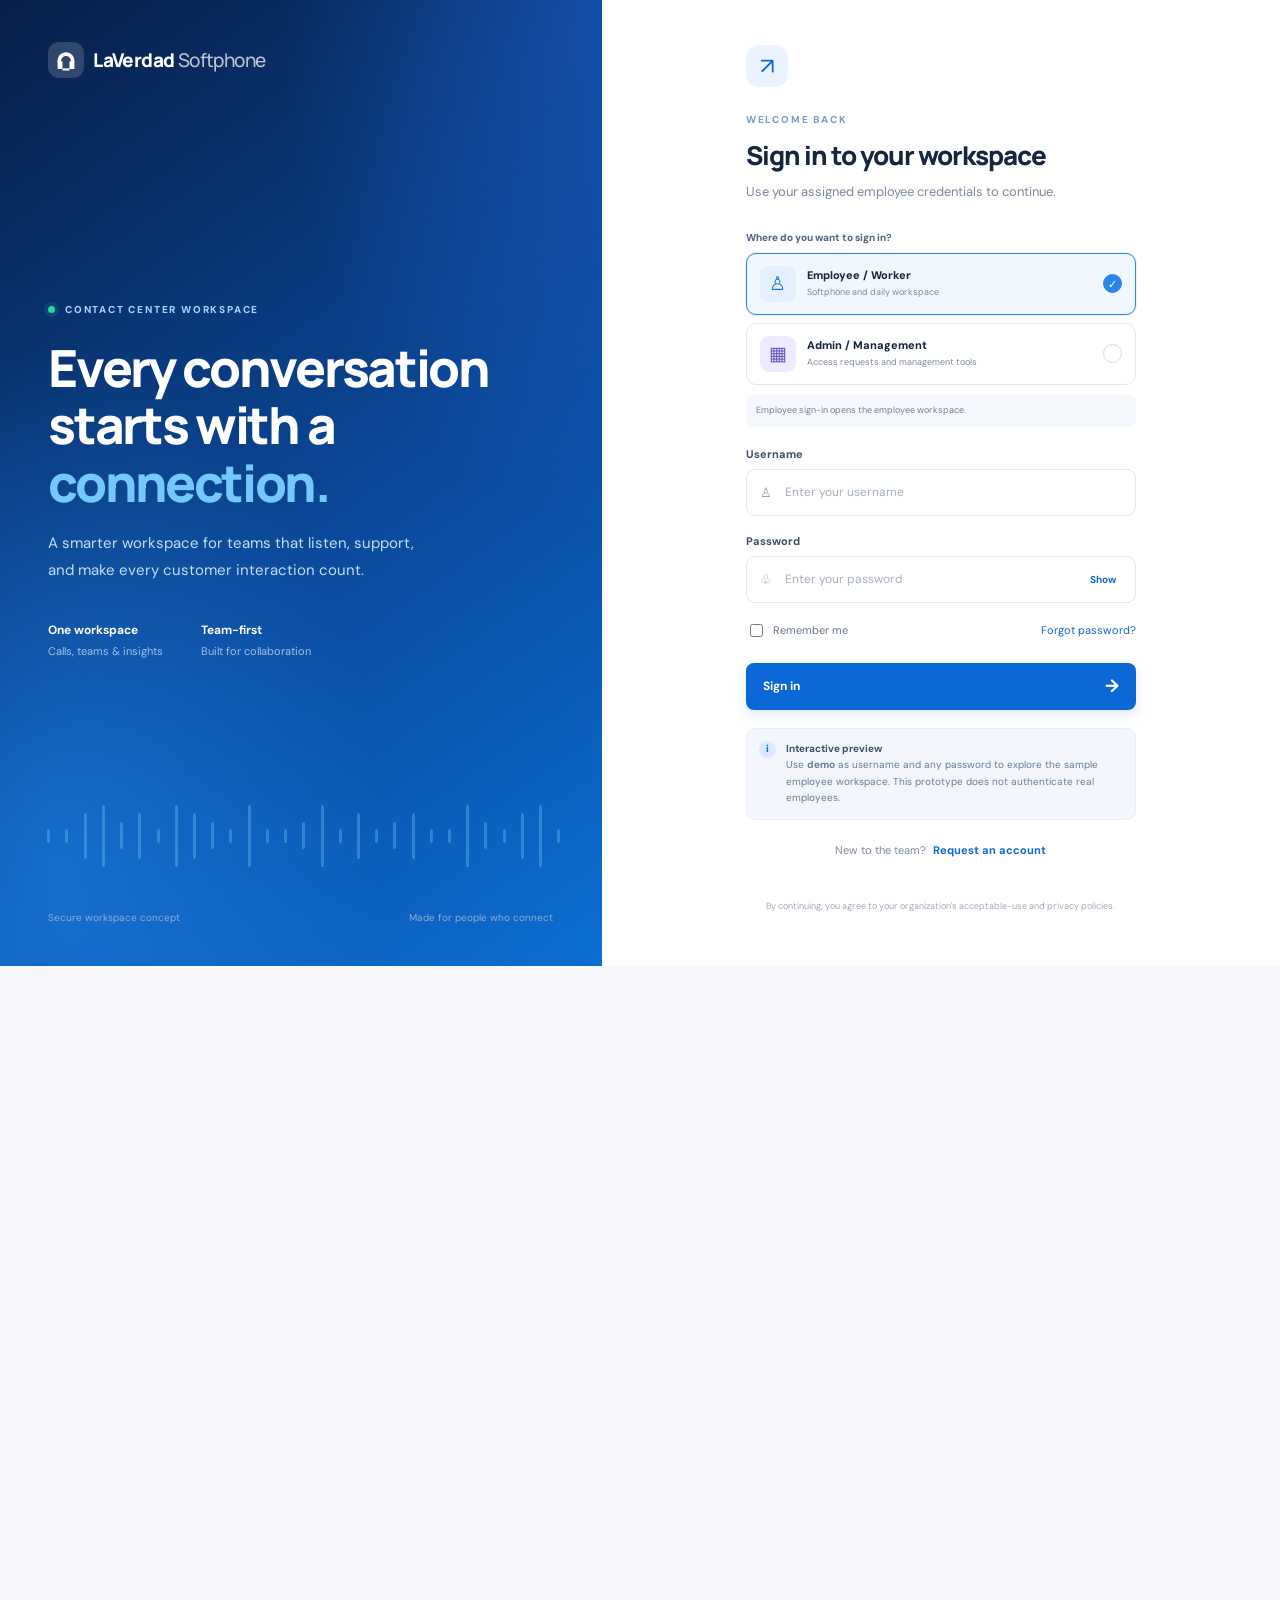
==== admin.html @ 021f0133 "Add protected administrator access-request dashboard" ====
<!doctype html>
<html lang="en">
<head>
<meta charset="utf-8"><meta name="viewport" content="width=device-width,initial-scale=1">
<meta name="robots" content="noindex,nofollow"><meta name="referrer" content="same-origin">
<title>Admin Management | LaVerdad Softphone</title>
<style>
:root{font-family:Inter,"DM Sans",system-ui,sans-serif;color:#172b45;background:#f4f7fb;font-synthesis:none}*{box-sizing:border-box}body{margin:0}.top{display:flex;justify-content:space-between;align-items:center;padding:18px clamp(16px,4vw,48px);background:#fff;border-bottom:1px solid #e3eaf3}.brand{font-weight:800;font-size:17px}.brand span{color:#2477d4}.top button,.btn{border:0;border-radius:9px;padding:10px 14px;font-weight:700;cursor:pointer}.top button{background:#f1f5fa;color:#344861}.wrap{max-width:1160px;margin:36px auto;padding:0 20px}.eyebrow{font-size:11px;font-weight:800;letter-spacing:.12em;color:#2876c9}.heading{display:flex;justify-content:space-between;align-items:end;gap:16px;flex-wrap:wrap;margin-bottom:24px}.heading h1{font-size:clamp(25px,4vw,34px);margin:8px 0}.muted{color:#708198;font-size:13px}.tools{display:flex;gap:10px;flex-wrap:wrap}.tools select,.tools button{border:1px solid #dce5ef;border-radius:9px;padding:10px 12px;background:white;color:#243b57}.stats{display:grid;grid-template-columns:repeat(3,minmax(0,1fr));gap:14px;margin-bottom:18px}.stat,.panel{background:white;border:1px solid #e4eaf2;border-radius:14px;padding:19px;box-shadow:0 5px 20px #15345c08}.stat small{display:block;color:#708198;font-size:12px}.stat strong{display:block;font-size:27px;margin-top:8px}.panel-head{display:flex;justify-content:space-between;align-items:center;gap:10px;margin-bottom:14px}.panel-head h2{font-size:16px;margin:0}.table-wrap{overflow:auto}table{border-collapse:collapse;width:100%;min-width:700px;text-align:left}th{font-size:11px;text-transform:uppercase;letter-spacing:.06em;color:#72839a;background:#f8fafd}th,td{padding:13px 12px;border-bottom:1px solid #edf1f6;font-size:12px;vertical-align:top}td strong{display:block;font-size:12px}td small{display:block;color:#708198;margin-top:5px;overflow-wrap:anywhere}.pill{display:inline-block;border-radius:20px;padding:5px 8px;background:#f0f4f8;color:#5d6f84;font-size:10px;font-weight:800}.pill.pending{background:#fff4d8;color:#916400}.pill.approved{background:#e3f7eb;color:#167447}.pill.rejected{background:#ffe8e8;color:#b4232d}.actions{display:flex;gap:7px;flex-wrap:wrap}.btn{font-size:11px}.approve{background:#147c4c;color:white}.reject{background:#fff0f0;color:#ad2730;border:1px solid #f4d2d4}.note{width:100%;min-width:140px;padding:8px;border:1px solid #dce5ef;border-radius:7px;font:inherit;font-size:11px}.empty,.error{padding:28px;text-align:center;color:#718198;font-size:13px}.error{color:#b4232d}.notice{font-size:12px;line-height:1.5;margin:14px 0;padding:12px 14px;border-radius:9px;background:#eff6ff;color:#2b5d91}.footer{padding:24px 0;color:#8290a3;font-size:11px;text-align:center}@media(max-width:650px){.stats{grid-template-columns:1fr}.wrap{margin-top:24px}.top{padding:14px 16px}.stat{padding:14px}}
</style></head>
<body>
<header class="top"><div class="brand">LaVerdad <span>Softphone</span> <small style="font-size:11px;color:#75869c;font-weight:600">/ Admin</small></div><button id="logout">Sign out</button></header>
<main class="wrap">
<section class="heading"><div><div class="eyebrow">ADMINISTRATION</div><h1>Access requests</h1><div class="muted" id="identity">Verifying administrator session…</div></div><div class="tools"><select id="filter" aria-label="Filter access requests"><option value="pending">Pending requests</option><option value="approved">Approved</option><option value="rejected">Rejected</option><option value="all">All requests</option></select><button id="refresh">Refresh</button></div></section>
<div class="stats"><div class="stat"><small>Pending requests shown</small><strong id="pendingCount">—</strong></div><div class="stat"><small>Approved requests shown</small><strong id="approvedCount">—</strong></div><div class="stat"><small>Rejected requests shown</small><strong id="rejectedCount">—</strong></div></div>
<div class="notice">Approving a request changes its review status only. It does not create an employee account or enable employee sign-in.</div>
<section class="panel"><div class="panel-head"><h2>Employee access applications</h2><span class="muted" id="resultCount"></span></div><div id="message" role="status" aria-live="polite"></div><div class="table-wrap"><table><thead><tr><th>Applicant</th><th>Requested</th><th>Status</th><th>Review note</th><th>Actions</th></tr></thead><tbody id="requests"><tr><td colspan="5" class="empty">Loading requests…</td></tr></tbody></table></div></section>
<div class="footer">Protected management area · Admin actions are recorded in the audit log.</div>
</main>
<script>
const $=id=>document.getElementById(id);
const escapeHtml=value=>String(value??"").replace(/[&<>"']/g,c=>({"&":"&amp;","<":"&lt;",">":"&gt;",'"':"&quot;","'":"&#39;"}[c]));
function message(text,error=false){$("message").className=error?"error":"muted";$("message").textContent=text}
async function api(url,options={}){const response=await fetch(url,{credentials:"same-origin",cache:"no-store",...options,headers:{"Content-Type":"application/json",...(options.headers||{})}});const data=await response.json().catch(()=>({}));if(!response.ok)throw new Error(data.error||"Request failed.");return data}
async function loadRequests(){const status=$("filter").value;$("requests").innerHTML='<tr><td colspan="5" class="empty">Loading requests…</td></tr>';message("");try{const data=await api("/api/admin/access-requests?status="+encodeURIComponent(status));const list=data.requests||[];$("resultCount").textContent=list.length+" request"+(list.length===1?"":"s");$("pendingCount").textContent=list.filter(x=>x.status==="pending").length;$("approvedCount").textContent=list.filter(x=>x.status==="approved").length;$("rejectedCount").textContent=list.filter(x=>x.status==="rejected").length;if(!list.length){$("requests").innerHTML='<tr><td colspan="5" class="empty">No requests in this view.</td></tr>';return}$("requests").innerHTML=list.map(item=>'<tr><td><strong>'+escapeHtml(item.fullName)+'</strong><small>'+escapeHtml(item.username)+' · '+escapeHtml(item.email)+'</small></td><td>'+escapeHtml(item.requestedAt||"—")+(item.reviewedAt?'<small>Reviewed '+escapeHtml(item.reviewedAt)+'</small>':"")+'</td><td><span class="pill '+escapeHtml(item.status)+'">'+escapeHtml(item.status)+'</span>'+(item.reviewedBy?'<small>by '+escapeHtml(item.reviewedBy)+'</small>':"")+'</td><td>'+(item.status==="pending"?'<input class="note" maxlength="500" data-note="'+escapeHtml(item.id)+'" placeholder="Optional review note">':escapeHtml(item.reviewNote||"—"))+'</td><td>'+(item.status==="pending"?'<div class="actions"><button class="btn approve" data-review="approve" data-id="'+escapeHtml(item.id)+'">Approve</button><button class="btn reject" data-review="reject" data-id="'+escapeHtml(item.id)+'">Reject</button></div>':'<span class="muted">Reviewed</span>')+'</td></tr>').join("")}catch(error){if(error.message.includes("sign-in")||error.message.includes("Unauthorized")){location.replace("/");return}message(error.message,true);$("requests").innerHTML='<tr><td colspan="5" class="empty">Could not load requests.</td></tr>'}}
document.addEventListener("click",async event=>{const button=event.target.closest("[data-review]");if(!button)return;const action=button.dataset.review;const id=button.dataset.id;if(action==="reject"&&!confirm("Reject this access request?"))return;if(action==="approve"&&!confirm("Approve this access request? This does not create an employee login."))return;button.disabled=true;try{const note=document.querySelector('[data-note="'+CSS.escape(id)+'"]')?.value||"";const data=await api("/api/admin/access-requests/"+encodeURIComponent(id),{method:"POST",body:JSON.stringify({action,note})});message(data.message||"Request reviewed.");await loadRequests()}catch(error){message(error.message,true);button.disabled=false}});
$("filter").addEventListener("change",loadRequests);$("refresh").addEventListener("click",loadRequests);
$("logout").addEventListener("click",async()=>{try{await api("/api/admin/logout",{method:"POST",body:"{}"})}catch{}location.replace("/")});
(async()=>{try{const data=await api("/api/admin/session");$("identity").textContent="Signed in as "+data.user.username+" · Administrator";await loadRequests()}catch{location.replace("/")}})();
</script></body></html>
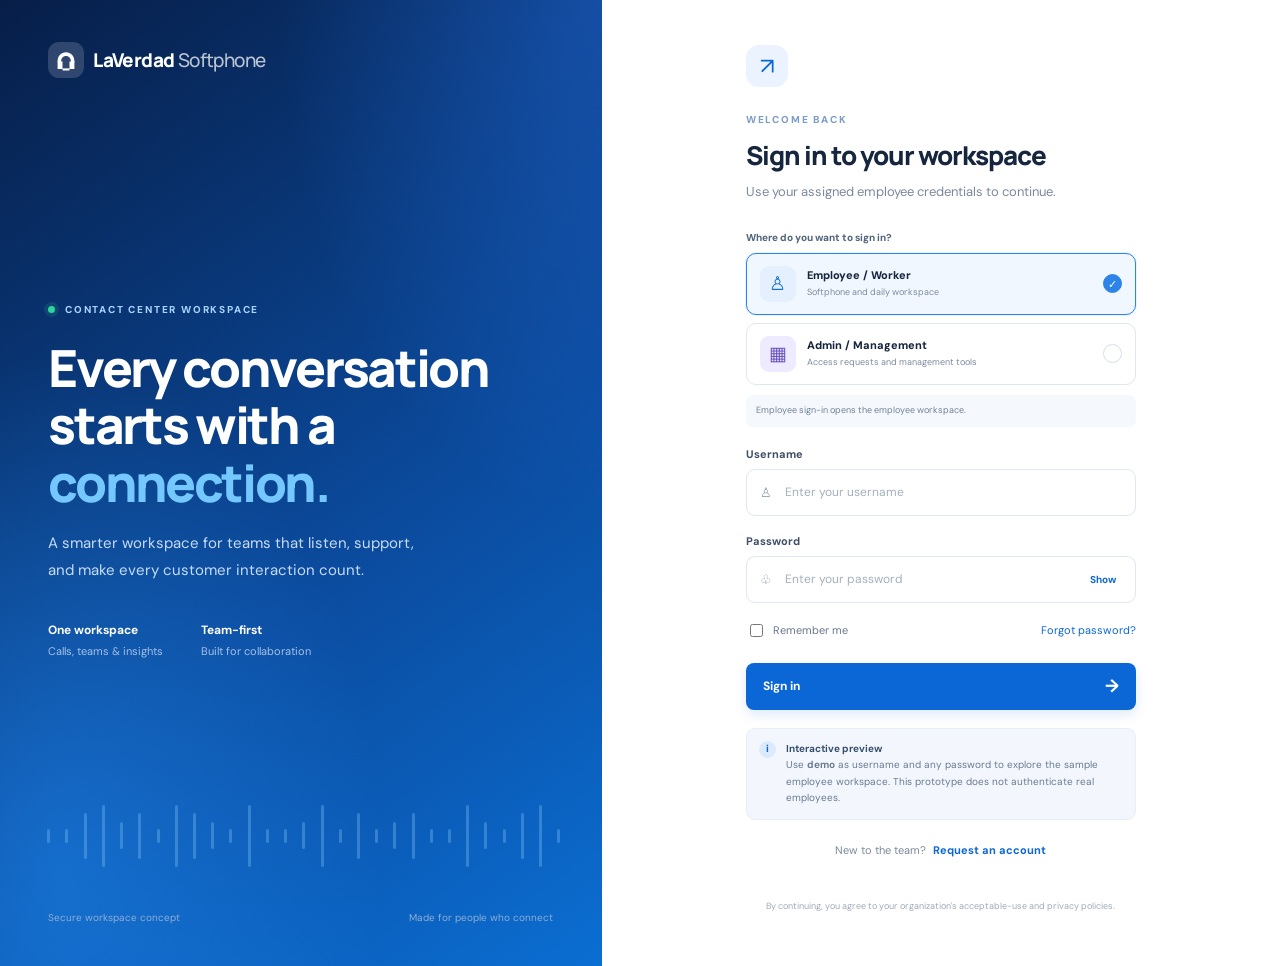
==== commit 3b693643: "Redesign management dashboard and map BPO designations" ====
--- a/admin.html
+++ b/admin.html
@@ -3,27 +3,61 @@
 <head>
 <meta charset="utf-8"><meta name="viewport" content="width=device-width,initial-scale=1">
 <meta name="robots" content="noindex,nofollow"><meta name="referrer" content="same-origin">
-<title>Admin Management | LaVerdad Softphone</title>
+<title>Management Workspace | LaVerdad Softphone</title>
 <style>
-:root{font-family:Inter,"DM Sans",system-ui,sans-serif;color:#172b45;background:#f4f7fb;font-synthesis:none}*{box-sizing:border-box}body{margin:0}.top{display:flex;justify-content:space-between;align-items:center;padding:18px clamp(16px,4vw,48px);background:#fff;border-bottom:1px solid #e3eaf3}.brand{font-weight:800;font-size:17px}.brand span{color:#2477d4}.top button,.btn{border:0;border-radius:9px;padding:10px 14px;font-weight:700;cursor:pointer}.top button{background:#f1f5fa;color:#344861}.wrap{max-width:1160px;margin:36px auto;padding:0 20px}.eyebrow{font-size:11px;font-weight:800;letter-spacing:.12em;color:#2876c9}.heading{display:flex;justify-content:space-between;align-items:end;gap:16px;flex-wrap:wrap;margin-bottom:24px}.heading h1{font-size:clamp(25px,4vw,34px);margin:8px 0}.muted{color:#708198;font-size:13px}.tools{display:flex;gap:10px;flex-wrap:wrap}.tools select,.tools button{border:1px solid #dce5ef;border-radius:9px;padding:10px 12px;background:white;color:#243b57}.stats{display:grid;grid-template-columns:repeat(3,minmax(0,1fr));gap:14px;margin-bottom:18px}.stat,.panel{background:white;border:1px solid #e4eaf2;border-radius:14px;padding:19px;box-shadow:0 5px 20px #15345c08}.stat small{display:block;color:#708198;font-size:12px}.stat strong{display:block;font-size:27px;margin-top:8px}.panel-head{display:flex;justify-content:space-between;align-items:center;gap:10px;margin-bottom:14px}.panel-head h2{font-size:16px;margin:0}.table-wrap{overflow:auto}table{border-collapse:collapse;width:100%;min-width:700px;text-align:left}th{font-size:11px;text-transform:uppercase;letter-spacing:.06em;color:#72839a;background:#f8fafd}th,td{padding:13px 12px;border-bottom:1px solid #edf1f6;font-size:12px;vertical-align:top}td strong{display:block;font-size:12px}td small{display:block;color:#708198;margin-top:5px;overflow-wrap:anywhere}.pill{display:inline-block;border-radius:20px;padding:5px 8px;background:#f0f4f8;color:#5d6f84;font-size:10px;font-weight:800}.pill.pending{background:#fff4d8;color:#916400}.pill.approved{background:#e3f7eb;color:#167447}.pill.rejected{background:#ffe8e8;color:#b4232d}.actions{display:flex;gap:7px;flex-wrap:wrap}.btn{font-size:11px}.approve{background:#147c4c;color:white}.reject{background:#fff0f0;color:#ad2730;border:1px solid #f4d2d4}.note{width:100%;min-width:140px;padding:8px;border:1px solid #dce5ef;border-radius:7px;font:inherit;font-size:11px}.empty,.error{padding:28px;text-align:center;color:#718198;font-size:13px}.error{color:#b4232d}.notice{font-size:12px;line-height:1.5;margin:14px 0;padding:12px 14px;border-radius:9px;background:#eff6ff;color:#2b5d91}.footer{padding:24px 0;color:#8290a3;font-size:11px;text-align:center}@media(max-width:650px){.stats{grid-template-columns:1fr}.wrap{margin-top:24px}.top{padding:14px 16px}.stat{padding:14px}}
+:root{font-family:Inter,"DM Sans",system-ui,sans-serif;color:#182b43;background:#f4f6fb;font-synthesis:none;--navy:#102744;--blue:#2865c7;--line:#e1e8f1;--muted:#718198;--panel:#fff}*{box-sizing:border-box}body{margin:0}.top{height:68px;display:flex;align-items:center;justify-content:space-between;padding:0 clamp(16px,4vw,42px);background:var(--navy);color:white;border-bottom:3px solid #3b7ee5}.brand{font-weight:800;font-size:16px;letter-spacing:-.3px}.brand span{color:#8fc2ff}.brand small{display:block;font-size:10px;letter-spacing:1.4px;text-transform:uppercase;color:#a9bfd9;margin-top:4px}.top-actions{display:flex;align-items:center;gap:12px}.identity{font-size:12px;color:#d6e3f4}.top button,.btn{border:0;border-radius:8px;padding:10px 13px;font-weight:700;cursor:pointer}.top button{background:#203b5e;color:white;border:1px solid #456181}.layout{display:grid;grid-template-columns:225px minmax(0,1fr);min-height:calc(100vh - 68px)}.side{background:#fff;border-right:1px solid var(--line);padding:22px 14px}.side-label{font-size:10px;font-weight:800;letter-spacing:1.5px;color:#8a98aa;padding:10px 11px}.nav{width:100%;display:flex;align-items:center;gap:10px;text-align:left;border:0;background:transparent;color:#52647b;padding:12px 11px;border-radius:9px;margin:2px 0;font-weight:650;font-size:12px}.nav:hover,.nav.active{background:#eaf2ff;color:#1c5ab3}.nav .ico{width:19px;text-align:center;font-size:15px}.side-note{margin:28px 7px 0;padding:12px;border-radius:10px;background:#f3f6fb;color:#718198;font-size:10px;line-height:1.6}.main{min-width:0;padding:clamp(18px,3vw,34px)}.heading{display:flex;justify-content:space-between;align-items:end;gap:16px;flex-wrap:wrap;margin-bottom:23px}.eyebrow{font-size:10px;font-weight:850;letter-spacing:1.6px;color:#3974c6}.heading h1{font-size:clamp(24px,3vw,32px);margin:7px 0}.muted{color:var(--muted);font-size:12px;line-height:1.5}.pill{display:inline-block;border-radius:20px;padding:5px 8px;background:#eaf2ff;color:#285da9;font-size:10px;font-weight:800}.stats{display:grid;grid-template-columns:repeat(4,minmax(0,1fr));gap:13px;margin-bottom:18px}.stat,.panel{background:var(--panel);border:1px solid var(--line);border-radius:13px;padding:17px;box-shadow:0 5px 18px #183b6508}.stat small{display:block;color:#75849a;font-size:11px}.stat strong{display:block;font-size:27px;margin-top:9px;color:#193351}.stat .sub{font-size:10px;color:#7c8ba0;margin-top:5px}.columns{display:grid;grid-template-columns:minmax(0,1.3fr) minmax(260px,.7fr);gap:15px}.panel{margin-bottom:15px}.panel-head{display:flex;justify-content:space-between;align-items:center;gap:10px;margin-bottom:14px}.panel-head h2{font-size:14px;margin:0}.table-wrap{overflow:auto}table{border-collapse:collapse;width:100%;min-width:580px;text-align:left}th{font-size:10px;text-transform:uppercase;letter-spacing:.07em;color:#7a899d;background:#f8fafd}th,td{padding:12px 10px;border-bottom:1px solid #edf1f6;font-size:11px;vertical-align:top}td strong{display:block;font-size:11px}td small{display:block;color:#718198;margin-top:4px;overflow-wrap:anywhere}.status{display:inline-block;border-radius:20px;padding:5px 8px;font-size:10px;font-weight:800}.pending{background:#fff2d2;color:#8d6200}.approved{background:#e0f6e9;color:#176e45}.rejected{background:#ffe7e7;color:#a62730}.tools{display:flex;gap:8px;flex-wrap:wrap}.tools select,.tools button,.field{border:1px solid #dbe4ef;border-radius:8px;padding:10px 11px;background:#fff;color:#243a54;font:inherit;font-size:11px}.btn{font-size:11px}.approve{background:#147c4c;color:white}.reject{background:#fff0f0;color:#ad2730;border:1px solid #f4d2d4}.note{width:100%;min-width:120px;padding:8px;border:1px solid #dce5ef;border-radius:7px;font:inherit;font-size:11px}.notice{font-size:11px;line-height:1.6;margin:12px 0;padding:12px 14px;border-radius:9px;background:#edf5ff;color:#2b5d91}.empty,.error{padding:24px;text-align:center;color:#718198;font-size:12px}.error{color:#b4232d}.section{display:none}.section.active{display:block}.module-grid{display:grid;grid-template-columns:repeat(2,minmax(0,1fr));gap:14px}.module-card{border:1px solid var(--line);background:white;border-radius:12px;padding:18px}.module-card h3{font-size:13px;margin:10px 0 7px}.module-card p{font-size:11px;color:var(--muted);line-height:1.6;margin:0}.module-icon{display:grid;place-items:center;width:34px;height:34px;border-radius:10px;background:#eaf2ff;color:#285da9;font-size:17px}.form-grid{display:grid;grid-template-columns:repeat(2,minmax(0,1fr));gap:12px}.form-grid label{display:grid;gap:6px;font-size:11px;font-weight:700;color:#50617a}.form-grid .field{width:100%}.score-row{display:grid;grid-template-columns:1fr 110px;gap:12px;align-items:center;padding:11px 0;border-bottom:1px solid #edf1f6;font-size:12px}.score-row select{width:100%;padding:8px;border:1px solid #dbe4ef;border-radius:7px;background:#fff}.role-table td:first-child{font-weight:750}.footer{padding:15px 0;color:#8290a3;font-size:10px;text-align:center}.hidden{display:none!important}@media(max-width:900px){.layout{grid-template-columns:1fr}.side{display:flex;gap:4px;overflow:auto;padding:8px;border-right:0;border-bottom:1px solid var(--line)}.side-label,.side-note{display:none}.nav{white-space:nowrap;width:auto;flex-shrink:0}.columns{grid-template-columns:1fr}.stats{grid-template-columns:repeat(2,minmax(0,1fr))}}@media(max-width:600px){.main{padding:16px}.stats,.module-grid,.form-grid{grid-template-columns:1fr}.identity{display:none}.top{padding:0 14px}.stat{padding:13px}}
 </style></head>
 <body>
-<header class="top"><div class="brand">LaVerdad <span>Softphone</span> <small style="font-size:11px;color:#75869c;font-weight:600">/ Admin</small></div><button id="logout">Sign out</button></header>
-<main class="wrap">
-<section class="heading"><div><div class="eyebrow">ADMINISTRATION</div><h1>Access requests</h1><div class="muted" id="identity">Verifying administrator session…</div></div><div class="tools"><select id="filter" aria-label="Filter access requests"><option value="pending">Pending requests</option><option value="approved">Approved</option><option value="rejected">Rejected</option><option value="all">All requests</option></select><button id="refresh">Refresh</button></div></section>
-<div class="stats"><div class="stat"><small>Pending requests shown</small><strong id="pendingCount">—</strong></div><div class="stat"><small>Approved requests shown</small><strong id="approvedCount">—</strong></div><div class="stat"><small>Rejected requests shown</small><strong id="rejectedCount">—</strong></div></div>
-<div class="notice">Approving a request changes its review status only. It does not create an employee account or enable employee sign-in.</div>
-<section class="panel"><div class="panel-head"><h2>Employee access applications</h2><span class="muted" id="resultCount"></span></div><div id="message" role="status" aria-live="polite"></div><div class="table-wrap"><table><thead><tr><th>Applicant</th><th>Requested</th><th>Status</th><th>Review note</th><th>Actions</th></tr></thead><tbody id="requests"><tr><td colspan="5" class="empty">Loading requests…</td></tr></tbody></table></div></section>
-<div class="footer">Protected management area · Admin actions are recorded in the audit log.</div>
-</main>
+<header class="top"><div class="brand">LaVerdad <span>Softphone</span><small>Management workspace</small></div><div class="top-actions"><span class="identity" id="identity">Verifying secure session…</span><button id="logout">Sign out</button></div></header>
+<div class="layout">
+<aside class="side" aria-label="Management navigation"><div class="side-label">OPERATIONS</div>
+<button class="nav active" data-view="overview"><span class="ico">▦</span>Overview</button>
+<button class="nav" data-view="employees"><span class="ico">♙</span>Employees</button>
+<button class="nav" data-view="skills"><span class="ico">✳</span>Skills &amp; Tasks</button>
+<button class="nav" data-view="qa"><span class="ico">✓</span>Call Quality Assurance</button>
+<button class="nav" data-view="recordings"><span class="ico">♫</span>Call Recordings</button>
+<div class="side-label">ADMINISTRATION</div>
+<button class="nav" data-view="access"><span class="ico">▤</span>Access Requests</button>
+<button class="nav" data-view="designations"><span class="ico">♧</span>Designations &amp; Access</button>
+<div class="side-note"><strong>Protected management area</strong><br>Tools and employee data should be limited by assigned designation and audit policy.</div></aside>
+<main class="main">
+<section class="section active" id="view-overview"><div class="heading"><div><div class="eyebrow">CONTACT CENTER OPERATIONS</div><h1>Operations overview</h1><div class="muted">Your management workspace for people, performance, and call quality.</div></div><span class="pill">MANAGEMENT</span></div>
+<div class="stats"><div class="stat"><small>Employee records</small><strong>—</strong><div class="sub">Employee directory integration pending</div></div><div class="stat"><small>Calls awaiting QA</small><strong>—</strong><div class="sub">Recording source not connected</div></div><div class="stat"><small>Average QA score</small><strong>—</strong><div class="sub">Based on saved evaluations</div></div><div class="stat"><small>Access requests</small><strong id="overviewPending">—</strong><div class="sub">Pending employee applications</div></div></div>
+<div class="columns"><section class="panel"><div class="panel-head"><h2>Management tools</h2><span class="muted">Quick access</span></div><div class="module-grid"><button class="module-card nav" data-view="employees"><span class="module-icon">♙</span><h3>Employee directory</h3><p>Maintain employee profiles, teams, extensions, and status.</p></button><button class="module-card nav" data-view="skills"><span class="module-icon">✳</span><h3>Skills &amp; task assignment</h3><p>Assign skill groups, queues, coaching tasks, and operational work.</p></button><button class="module-card nav" data-view="qa"><span class="module-icon">✓</span><h3>Quality assurance</h3><p>Score calls against a structured QA form and document coaching.</p></button><button class="module-card nav" data-view="recordings"><span class="module-icon">♫</span><h3>Call review &amp; recordings</h3><p>Review available recordings with appropriate access controls.</p></button></div></section>
+<section class="panel"><div class="panel-head"><h2>Management principles</h2></div><p class="muted">• Role-based access with least privilege<br><br>• Documented employee assignments<br><br>• Consistent QA scorecards and coaching follow-up<br><br>• Auditable approval and review actions</p><div class="notice">Operational metrics will appear when employee, call, and QA data sources are connected.</div></section></div></section>
+<section class="section" id="view-employees"><div class="heading"><div><div class="eyebrow">PEOPLE &amp; TEAM ADMINISTRATION</div><h1>Employee directory</h1><div class="muted">Create employee records and manage team membership and extensions.</div></div></div><div class="notice">The employee CRUD service is not connected yet. This screen does not create or change employee accounts.</div><section class="panel"><div class="panel-head"><h2>Add employee</h2><span class="pill">Planned workflow</span></div><div class="form-grid"><label>Full name<input class="field" placeholder="Employee full name" disabled></label><label>Employee ID<input class="field" placeholder="Assigned employee ID" disabled></label><label>Team / department<select class="field" disabled><option>Select team</option><option>Customer Care</option><option>Sales Support</option><option>Retention</option><option>Back Office</option></select></label><label>Extension<input class="field" placeholder="e.g. 201" disabled></label><label>Work email<input class="field" placeholder="employee@company.com" disabled></label><label>Initial skills<select class="field" disabled><option>Select skills after creation</option></select></label></div><p class="muted">Account creation must connect to secure employee authentication and unique employee records before this form can be enabled.</p></section><section class="panel"><div class="panel-head"><h2>Employee list</h2><span class="muted">Live data unavailable</span></div><div class="empty">Connect the employee directory API to view, add, edit, and deactivate employee records.</div></section></section>
+<section class="section" id="view-skills"><div class="heading"><div><div class="eyebrow">WORKFORCE ENABLEMENT</div><h1>Skills &amp; task assignment</h1><div class="muted">Assign employees to eligible queues and operational tasks.</div></div></div><div class="notice">Assignment storage and employee directory endpoints are not connected. No assignments can be saved from this preview.</div><div class="module-grid"><div class="module-card"><span class="module-icon">☎</span><h3>Voice / Inbound</h3><p>Inbound call handling, verification, call control, documentation, and resolution.</p></div><div class="module-card"><span class="module-icon">↗</span><h3>Outbound</h3><p>Outbound campaigns, follow-up, lead handling, and compliant dispositioning.</p></div><div class="module-card"><span class="module-icon">▣</span><h3>Digital support</h3><p>Chat, email, and asynchronous customer support skills.</p></div><div class="module-card"><span class="module-icon">✎</span><h3>Back office</h3><p>Case processing, data validation, documentation, and administrative tasks.</p></div></div><section class="panel" style="margin-top:15px"><div class="panel-head"><h2>Assignment workflow</h2></div><div class="form-grid"><label>Employee<select class="field" disabled><option>Connect employee directory</option></select></label><label>Skill / queue<select class="field" disabled><option>Select skill</option></select></label><label>Task title<input class="field" placeholder="Task or coaching action" disabled></label><label>Due date<input class="field" type="date" disabled></label></div></section></section>
+<section class="section" id="view-qa"><div class="heading"><div><div class="eyebrow">QUALITY &amp; COACHING</div><h1>Call Quality Assurance</h1><div class="muted">Consistent, evidence-based scoring and coaching notes.</div></div></div><div class="notice">The QA form below defines the intended scorecard. Saving evaluations requires a backend endpoint and a linked call/recording ID; no scores are stored yet.</div><section class="panel"><div class="panel-head"><h2>Call evaluation scorecard</h2><span class="pill">Draft template</span></div><div class="form-grid"><label>Employee<select class="field" disabled><option>Connect employee directory</option></select></label><label>Call / recording reference<input class="field" placeholder="Call ID or recording ID" disabled></label><label>Evaluator<input class="field" id="evaluator" placeholder="Evaluator name (display only)"></label><label>Evaluation date<input class="field" type="date" id="evaluationDate"></label></div><div id="scorecard"></div><div class="score-row"><strong>Weighted score</strong><strong id="scoreTotal">0 / 100</strong></div><label style="display:grid;gap:6px;margin-top:14px;font-size:11px;font-weight:700;color:#50617a">Coaching notes<textarea id="coaching" class="field" rows="3" placeholder="Strengths, improvement areas, agreed action, and follow-up date"></textarea></label><p class="muted">Score criteria: Opening &amp; verification (15), listening &amp; empathy (20), process &amp; compliance (25), accuracy &amp; resolution (25), communication &amp; closing (15).</p><button class="btn" id="saveQa" disabled title="Requires the QA persistence API" style="background:#dce4ef;color:#65758a">Save evaluation (API not connected)</button></section></section>
+<section class="section" id="view-recordings"><div class="heading"><div><div class="eyebrow">CALL MONITORING</div><h1>Call recordings</h1><div class="muted">Find, listen to, and evaluate calls the signed-in manager is authorized to review.</div></div></div><div class="notice">Recording playback is not connected yet. This Worker currently has no verified recording provider or recording URL store, so it cannot safely list or play employee calls.</div><section class="panel"><div class="panel-head"><h2>Recording search</h2><span class="pill">Integration required</span></div><div class="form-grid"><label>Employee<select class="field" disabled><option>Connect employee directory</option></select></label><label>Date range<input class="field" type="date" disabled></label><label>Call type<select class="field" disabled><option>All call types</option><option>Inbound</option><option>Outbound</option></select></label><label>QA status<select class="field" disabled><option>All evaluations</option><option>Awaiting review</option><option>Reviewed</option></select></label></div><div class="empty">Connect the telephony/recording provider and authorization checks to list recordings and enable playback.</div></section><section class="panel"><div class="panel-head"><h2>Recording access safeguards</h2></div><p class="muted">Playback should be permission-checked on every request, restricted to authorized teams, time-limited where supported, and audit-logged. Do not expose public recording URLs or allow unrestricted downloads.</p></section></section>
+<section class="section" id="view-access"><div class="heading"><div><div class="eyebrow">ACCOUNT INTAKE</div><h1>Employee access requests</h1><div class="muted" id="identitySub">Verifying administrator session…</div></div><div class="tools"><select id="filter" aria-label="Filter access requests"><option value="pending">Pending requests</option><option value="approved">Approved</option><option value="rejected">Rejected</option><option value="all">All requests</option></select><button id="refresh">Refresh</button></div></div><div class="stats"><div class="stat"><small>Pending shown</small><strong id="pendingCount">—</strong></div><div class="stat"><small>Approved shown</small><strong id="approvedCount">—</strong></div><div class="stat"><small>Rejected shown</small><strong id="rejectedCount">—</strong></div><div class="stat"><small>Results</small><strong id="resultCount">—</strong></div></div><div class="notice">Approving a request changes its review status only. It does not create an employee account or enable employee sign-in.</div><section class="panel"><div class="panel-head"><h2>Employee access applications</h2></div><div id="message" role="status" aria-live="polite"></div><div class="table-wrap"><table><thead><tr><th>Applicant</th><th>Requested</th><th>Status</th><th>Review note</th><th>Actions</th></tr></thead><tbody id="requests"><tr><td colspan="5" class="empty">Loading requests…</td></tr></tbody></table></div></section></section>
+<section class="section" id="view-designations"><div class="heading"><div><div class="eyebrow">GOVERNANCE &amp; PERMISSIONS</div><h1>Designations &amp; access</h1><div class="muted">Management titles map to least-privilege tool permissions.</div></div></div><div class="notice">Designation assignment must be performed by an authorized system owner. A user cannot grant themselves a higher title or permissions by changing a profile field.</div><section class="panel"><div class="panel-head"><h2>Suggested designation and permission matrix</h2></div><div class="table-wrap"><table class="role-table"><thead><tr><th>Designation</th><th>Typical scope</th><th>Recommended access</th></tr></thead><tbody>
+<tr><td>CEO</td><td>Enterprise strategy and governance</td><td>Executive KPIs and approved reports; no default access to unrestricted recordings or employee credentials</td></tr>
+<tr><td>COO</td><td>Company-wide operational performance</td><td>Cross-operation KPIs, capacity, escalations, policy oversight</td></tr>
+<tr><td>Operation President (OP)</td><td>Business-unit operational leadership</td><td>Assigned business-unit performance, service levels, QA trends</td></tr>
+<tr><td>Operation Vice-President (OVP)</td><td>Multi-site or multi-program oversight</td><td>Assigned programs, staffing, performance, escalation reports</td></tr>
+<tr><td>Operation Manager (OM)</td><td>Program or department delivery</td><td>Team staffing, skills/tasks, performance, QA results, authorized call reviews</td></tr>
+<tr><td>Assistant Operation Manager (Assistant OM)</td><td>Delegated operations support</td><td>Scoped staffing and performance actions delegated by OM</td></tr>
+<tr><td>Supervisor</td><td>Team-level coaching and delivery</td><td>Team assignments, attendance/status views, QA reviews, coaching follow-ups</td></tr>
+<tr><td>Team Leader</td><td>Daily workflow and team support</td><td>Team task coordination, skill visibility, limited team performance views</td></tr>
+<tr><td>Trainer</td><td>Onboarding and skill development</td><td>Training assignments, learning progress, approved coaching examples</td></tr>
+<tr><td>Subject Matter Expert (SME)</td><td>Process and product expertise</td><td>Knowledge resources, assigned escalations, scoped quality feedback</td></tr>
+</tbody></table></div><p class="muted">This is a proposed baseline. Final access must also be scoped by program, team, and data sensitivity. Executive title alone should not automatically grant unrestricted call audio access.</p></section></section>
+<div class="footer">LaVerdad Softphone · Secure management workspace · Access and review actions should be auditable.</div>
+</main></div>
 <script>
 const $=id=>document.getElementById(id);
 const escapeHtml=value=>String(value??"").replace(/[&<>"']/g,c=>({"&":"&amp;","<":"&lt;",">":"&gt;",'"':"&quot;","'":"&#39;"}[c]));
 function message(text,error=false){$("message").className=error?"error":"muted";$("message").textContent=text}
 async function api(url,options={}){const response=await fetch(url,{credentials:"same-origin",cache:"no-store",...options,headers:{"Content-Type":"application/json",...(options.headers||{})}});const data=await response.json().catch(()=>({}));if(!response.ok)throw new Error(data.error||"Request failed.");return data}
-async function loadRequests(){const status=$("filter").value;$("requests").innerHTML='<tr><td colspan="5" class="empty">Loading requests…</td></tr>';message("");try{const data=await api("/api/admin/access-requests?status="+encodeURIComponent(status));const list=data.requests||[];$("resultCount").textContent=list.length+" request"+(list.length===1?"":"s");$("pendingCount").textContent=list.filter(x=>x.status==="pending").length;$("approvedCount").textContent=list.filter(x=>x.status==="approved").length;$("rejectedCount").textContent=list.filter(x=>x.status==="rejected").length;if(!list.length){$("requests").innerHTML='<tr><td colspan="5" class="empty">No requests in this view.</td></tr>';return}$("requests").innerHTML=list.map(item=>'<tr><td><strong>'+escapeHtml(item.fullName)+'</strong><small>'+escapeHtml(item.username)+' · '+escapeHtml(item.email)+'</small></td><td>'+escapeHtml(item.requestedAt||"—")+(item.reviewedAt?'<small>Reviewed '+escapeHtml(item.reviewedAt)+'</small>':"")+'</td><td><span class="pill '+escapeHtml(item.status)+'">'+escapeHtml(item.status)+'</span>'+(item.reviewedBy?'<small>by '+escapeHtml(item.reviewedBy)+'</small>':"")+'</td><td>'+(item.status==="pending"?'<input class="note" maxlength="500" data-note="'+escapeHtml(item.id)+'" placeholder="Optional review note">':escapeHtml(item.reviewNote||"—"))+'</td><td>'+(item.status==="pending"?'<div class="actions"><button class="btn approve" data-review="approve" data-id="'+escapeHtml(item.id)+'">Approve</button><button class="btn reject" data-review="reject" data-id="'+escapeHtml(item.id)+'">Reject</button></div>':'<span class="muted">Reviewed</span>')+'</td></tr>').join("")}catch(error){if(error.message.includes("sign-in")||error.message.includes("Unauthorized")){location.replace("/");return}message(error.message,true);$("requests").innerHTML='<tr><td colspan="5" class="empty">Could not load requests.</td></tr>'}}
+function showView(view){document.querySelectorAll(".section").forEach(x=>x.classList.toggle("active",x.id==="view-"+view));document.querySelectorAll(".nav[data-view]").forEach(x=>x.classList.toggle("active",x.dataset.view===view));const titles={overview:"Operations overview",employees:"Employee directory",skills:"Skills & tasks",qa:"Call Quality Assurance",recordings:"Call recordings",access:"Employee access requests",designations:"Designations & access"};document.title=(titles[view]||"Management")+" | LaVerdad Softphone";if(view==="access")loadRequests()}
+document.addEventListener("click",e=>{const nav=e.target.closest("[data-view]");if(nav){e.preventDefault();showView(nav.dataset.view)}});
+const criteria=[["Opening & verification",15],["Listening & empathy",20],["Process & compliance",25],["Accuracy & resolution",25],["Communication & closing",15]];
+$("scorecard").innerHTML=criteria.map((c,i)=>'<label class="score-row"><span>'+escapeHtml(c[0])+' <small class="muted">('+c[1]+' points)</small></span><select data-score="'+i+'" aria-label="'+escapeHtml(c[0])+' score"><option value="0">Not scored</option>'+[1,2,3,4,5].map(n=>'<option value="'+n+'">'+n+' / 5</option>').join("")+'</select></label>').join("");
+function updateScore(){let total=0,complete=true;document.querySelectorAll("[data-score]").forEach((s,i)=>{if(!s.value||s.value==="0")complete=false;total+=Number(s.value||0)/5*criteria[i][1]});$("scoreTotal").textContent=(complete?Math.round(total):Math.round(total))+" / 100"+(complete?"":" · partial")}
+$("scorecard").addEventListener("change",updateScore);$("evaluationDate").value=new Date().toISOString().slice(0,10);
+async function loadRequests(){const status=$("filter").value;$("requests").innerHTML='<tr><td colspan="5" class="empty">Loading requests…</td></tr>';message("");try{const data=await api("/api/admin/access-requests?status="+encodeURIComponent(status));const list=data.requests||[];$("resultCount").textContent=list.length;$("pendingCount").textContent=list.filter(x=>x.status==="pending").length;$("approvedCount").textContent=list.filter(x=>x.status==="approved").length;$("rejectedCount").textContent=list.filter(x=>x.status==="rejected").length;if(status==="pending")$("overviewPending").textContent=list.length;if(!list.length){$("requests").innerHTML='<tr><td colspan="5" class="empty">No requests in this view.</td></tr>';return}$("requests").innerHTML=list.map(item=>'<tr><td><strong>'+escapeHtml(item.fullName)+'</strong><small>'+escapeHtml(item.username)+' · '+escapeHtml(item.email)+'</small></td><td>'+escapeHtml(item.requestedAt||"—")+(item.reviewedAt?'<small>Reviewed '+escapeHtml(item.reviewedAt)+'</small>':"")+'</td><td><span class="status '+escapeHtml(item.status)+'">'+escapeHtml(item.status)+'</span>'+(item.reviewedBy?'<small>by '+escapeHtml(item.reviewedBy)+'</small>':"")+'</td><td>'+(item.status==="pending"?'<input class="note" maxlength="500" data-note="'+escapeHtml(item.id)+'" placeholder="Optional review note">':escapeHtml(item.reviewNote||"—"))+'</td><td>'+(item.status==="pending"?'<div class="tools"><button class="btn approve" data-review="approve" data-id="'+escapeHtml(item.id)+'">Approve</button><button class="btn reject" data-review="reject" data-id="'+escapeHtml(item.id)+'">Reject</button></div>':'<span class="muted">Reviewed</span>')+'</td></tr>').join("")}catch(error){if(error.message.includes("sign-in")||error.message.includes("Unauthorized")){location.replace("/");return}message(error.message,true);$("requests").innerHTML='<tr><td colspan="5" class="empty">Could not load requests.</td></tr>'}}
 document.addEventListener("click",async event=>{const button=event.target.closest("[data-review]");if(!button)return;const action=button.dataset.review;const id=button.dataset.id;if(action==="reject"&&!confirm("Reject this access request?"))return;if(action==="approve"&&!confirm("Approve this access request? This does not create an employee login."))return;button.disabled=true;try{const note=document.querySelector('[data-note="'+CSS.escape(id)+'"]')?.value||"";const data=await api("/api/admin/access-requests/"+encodeURIComponent(id),{method:"POST",body:JSON.stringify({action,note})});message(data.message||"Request reviewed.");await loadRequests()}catch(error){message(error.message,true);button.disabled=false}});
 $("filter").addEventListener("change",loadRequests);$("refresh").addEventListener("click",loadRequests);
 $("logout").addEventListener("click",async()=>{try{await api("/api/admin/logout",{method:"POST",body:"{}"})}catch{}location.replace("/")});
-(async()=>{try{const data=await api("/api/admin/session");$("identity").textContent="Signed in as "+data.user.username+" · Administrator";await loadRequests()}catch{location.replace("/")}})();
+(async()=>{try{const data=await api("/api/admin/session");$("identity").textContent="Signed in as "+data.user.username+" · Administrator";$("identitySub").textContent="Signed in as "+data.user.username+" · Administrator";await loadRequests()}catch{location.replace("/")}})();
 </script></body></html>
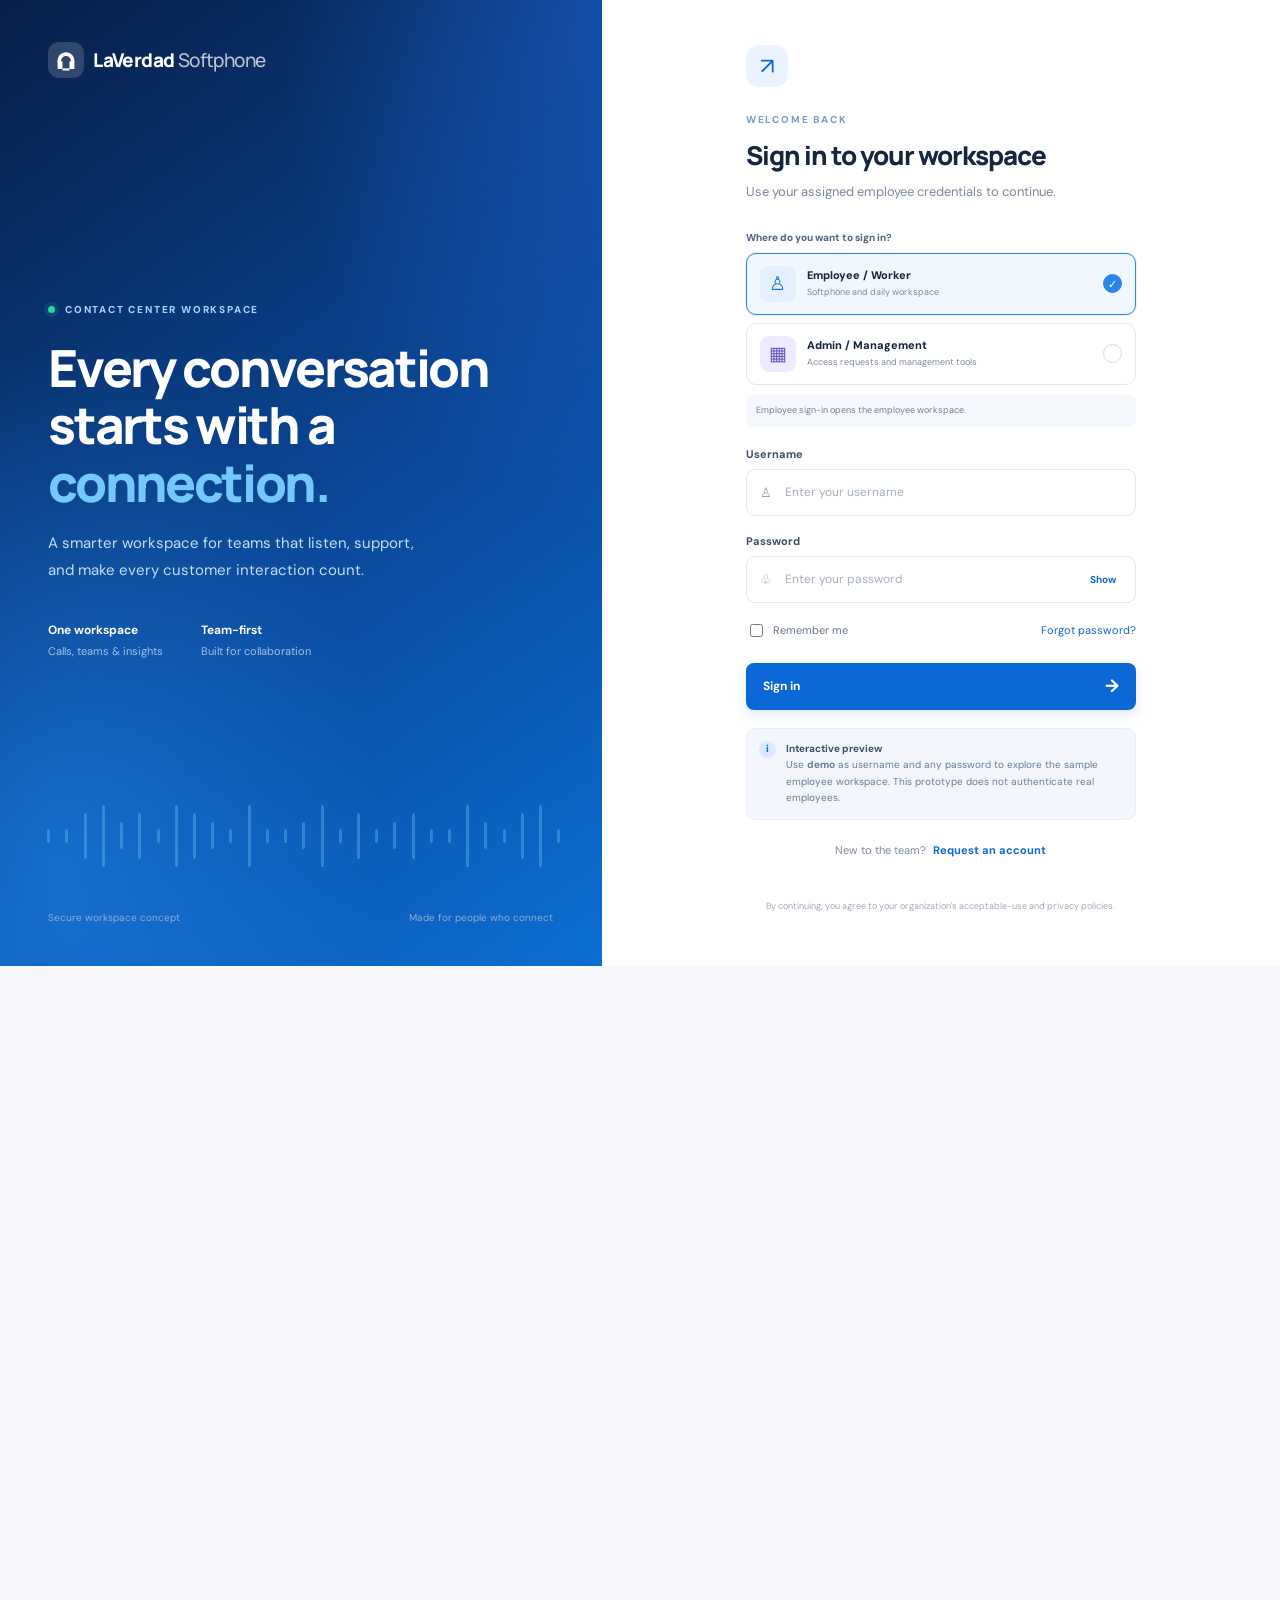
==== commit 4fd1d0c6: "Add floating management softphone popup interface" ====
--- a/admin.html
+++ b/admin.html
@@ -6,6 +6,11 @@
 <title>Management Workspace | LaVerdad Softphone</title>
 <style>
 :root{font-family:Inter,"DM Sans",system-ui,sans-serif;color:#182b43;background:#f4f6fb;font-synthesis:none;--navy:#102744;--blue:#2865c7;--line:#e1e8f1;--muted:#718198;--panel:#fff}*{box-sizing:border-box}body{margin:0}.top{height:68px;display:flex;align-items:center;justify-content:space-between;padding:0 clamp(16px,4vw,42px);background:var(--navy);color:white;border-bottom:3px solid #3b7ee5}.brand{font-weight:800;font-size:16px;letter-spacing:-.3px}.brand span{color:#8fc2ff}.brand small{display:block;font-size:10px;letter-spacing:1.4px;text-transform:uppercase;color:#a9bfd9;margin-top:4px}.top-actions{display:flex;align-items:center;gap:12px}.identity{font-size:12px;color:#d6e3f4}.top button,.btn{border:0;border-radius:8px;padding:10px 13px;font-weight:700;cursor:pointer}.top button{background:#203b5e;color:white;border:1px solid #456181}.layout{display:grid;grid-template-columns:225px minmax(0,1fr);min-height:calc(100vh - 68px)}.side{background:#fff;border-right:1px solid var(--line);padding:22px 14px}.side-label{font-size:10px;font-weight:800;letter-spacing:1.5px;color:#8a98aa;padding:10px 11px}.nav{width:100%;display:flex;align-items:center;gap:10px;text-align:left;border:0;background:transparent;color:#52647b;padding:12px 11px;border-radius:9px;margin:2px 0;font-weight:650;font-size:12px}.nav:hover,.nav.active{background:#eaf2ff;color:#1c5ab3}.nav .ico{width:19px;text-align:center;font-size:15px}.side-note{margin:28px 7px 0;padding:12px;border-radius:10px;background:#f3f6fb;color:#718198;font-size:10px;line-height:1.6}.main{min-width:0;padding:clamp(18px,3vw,34px)}.heading{display:flex;justify-content:space-between;align-items:end;gap:16px;flex-wrap:wrap;margin-bottom:23px}.eyebrow{font-size:10px;font-weight:850;letter-spacing:1.6px;color:#3974c6}.heading h1{font-size:clamp(24px,3vw,32px);margin:7px 0}.muted{color:var(--muted);font-size:12px;line-height:1.5}.pill{display:inline-block;border-radius:20px;padding:5px 8px;background:#eaf2ff;color:#285da9;font-size:10px;font-weight:800}.stats{display:grid;grid-template-columns:repeat(4,minmax(0,1fr));gap:13px;margin-bottom:18px}.stat,.panel{background:var(--panel);border:1px solid var(--line);border-radius:13px;padding:17px;box-shadow:0 5px 18px #183b6508}.stat small{display:block;color:#75849a;font-size:11px}.stat strong{display:block;font-size:27px;margin-top:9px;color:#193351}.stat .sub{font-size:10px;color:#7c8ba0;margin-top:5px}.columns{display:grid;grid-template-columns:minmax(0,1.3fr) minmax(260px,.7fr);gap:15px}.panel{margin-bottom:15px}.panel-head{display:flex;justify-content:space-between;align-items:center;gap:10px;margin-bottom:14px}.panel-head h2{font-size:14px;margin:0}.table-wrap{overflow:auto}table{border-collapse:collapse;width:100%;min-width:580px;text-align:left}th{font-size:10px;text-transform:uppercase;letter-spacing:.07em;color:#7a899d;background:#f8fafd}th,td{padding:12px 10px;border-bottom:1px solid #edf1f6;font-size:11px;vertical-align:top}td strong{display:block;font-size:11px}td small{display:block;color:#718198;margin-top:4px;overflow-wrap:anywhere}.status{display:inline-block;border-radius:20px;padding:5px 8px;font-size:10px;font-weight:800}.pending{background:#fff2d2;color:#8d6200}.approved{background:#e0f6e9;color:#176e45}.rejected{background:#ffe7e7;color:#a62730}.tools{display:flex;gap:8px;flex-wrap:wrap}.tools select,.tools button,.field{border:1px solid #dbe4ef;border-radius:8px;padding:10px 11px;background:#fff;color:#243a54;font:inherit;font-size:11px}.btn{font-size:11px}.approve{background:#147c4c;color:white}.reject{background:#fff0f0;color:#ad2730;border:1px solid #f4d2d4}.note{width:100%;min-width:120px;padding:8px;border:1px solid #dce5ef;border-radius:7px;font:inherit;font-size:11px}.notice{font-size:11px;line-height:1.6;margin:12px 0;padding:12px 14px;border-radius:9px;background:#edf5ff;color:#2b5d91}.empty,.error{padding:24px;text-align:center;color:#718198;font-size:12px}.error{color:#b4232d}.section{display:none}.section.active{display:block}.module-grid{display:grid;grid-template-columns:repeat(2,minmax(0,1fr));gap:14px}.module-card{border:1px solid var(--line);background:white;border-radius:12px;padding:18px}.module-card h3{font-size:13px;margin:10px 0 7px}.module-card p{font-size:11px;color:var(--muted);line-height:1.6;margin:0}.module-icon{display:grid;place-items:center;width:34px;height:34px;border-radius:10px;background:#eaf2ff;color:#285da9;font-size:17px}.form-grid{display:grid;grid-template-columns:repeat(2,minmax(0,1fr));gap:12px}.form-grid label{display:grid;gap:6px;font-size:11px;font-weight:700;color:#50617a}.form-grid .field{width:100%}.score-row{display:grid;grid-template-columns:1fr 110px;gap:12px;align-items:center;padding:11px 0;border-bottom:1px solid #edf1f6;font-size:12px}.score-row select{width:100%;padding:8px;border:1px solid #dbe4ef;border-radius:7px;background:#fff}.role-table td:first-child{font-weight:750}.footer{padding:15px 0;color:#8290a3;font-size:10px;text-align:center}.hidden{display:none!important}@media(max-width:900px){.layout{grid-template-columns:1fr}.side{display:flex;gap:4px;overflow:auto;padding:8px;border-right:0;border-bottom:1px solid var(--line)}.side-label,.side-note{display:none}.nav{white-space:nowrap;width:auto;flex-shrink:0}.columns{grid-template-columns:1fr}.stats{grid-template-columns:repeat(2,minmax(0,1fr))}}@media(max-width:600px){.main{padding:16px}.stats,.module-grid,.form-grid{grid-template-columns:1fr}.identity{display:none}.top{padding:0 14px}.stat{padding:13px}}
+
+/* Management softphone popup */
+.softphone-launch{position:fixed;right:22px;bottom:22px;z-index:80;border:0;border-radius:999px;background:#1769e0;color:#fff;padding:14px 19px;font-weight:750;box-shadow:0 12px 35px #102b5033;cursor:pointer}
+.softphone-popup{position:fixed;right:22px;bottom:84px;z-index:81;width:min(360px,calc(100vw - 28px));background:#fff;border:1px solid #dce4ef;border-radius:18px;box-shadow:0 22px 65px #102b5033;overflow:hidden;display:none}
+.softphone-popup.open{display:block}.sp-head{display:flex;align-items:center;justify-content:space-between;padding:15px 17px;background:#102b50;color:#fff}.sp-head h3{margin:0;font-size:15px}.sp-close{border:0;background:transparent;color:#fff;font-size:22px;cursor:pointer}.sp-body{padding:17px}.sp-status{font-size:12px;color:#64748b;margin:0 0 12px}.sp-tabs{display:flex;gap:8px;margin-bottom:12px}.sp-tabs button{flex:1;border:1px solid #dce4ef;border-radius:9px;background:#f5f8fc;padding:9px;cursor:pointer}.sp-tabs button.active{background:#e5efff;border-color:#1769e0;color:#124fb0;font-weight:700}.sp-number{width:100%;box-sizing:border-box;border:1px solid #cbd5e1;border-radius:10px;padding:13px;font-size:19px;letter-spacing:1px}.sp-keypad{display:grid;grid-template-columns:repeat(3,1fr);gap:7px;margin:12px 0}.sp-keypad button{padding:11px;border:1px solid #e2e8f0;border-radius:9px;background:#f8fafc;font-size:16px;cursor:pointer}.sp-actions{display:flex;gap:8px}.sp-actions button{flex:1;border:0;border-radius:9px;padding:12px;color:white;background:#15915d;font-weight:700;cursor:pointer}.sp-actions .end{background:#dc3545}.sp-note{font-size:11px;line-height:1.45;color:#64748b;margin:12px 0 0}
 </style></head>
 <body>
 <header class="top"><div class="brand">LaVerdad <span>Softphone</span><small>Management workspace</small></div><div class="top-actions"><span class="identity" id="identity">Verifying secure session…</span><button id="logout">Sign out</button></div></header>
@@ -41,7 +46,19 @@
 <tr><td>Team Leader</td><td>Daily workflow and team support</td><td>Team task coordination, skill visibility, limited team performance views</td></tr>
 <tr><td>Trainer</td><td>Onboarding and skill development</td><td>Training assignments, learning progress, approved coaching examples</td></tr>
 <tr><td>Subject Matter Expert (SME)</td><td>Process and product expertise</td><td>Knowledge resources, assigned escalations, scoped quality feedback</td></tr>
-</tbody></table></div><p class="muted">This is a proposed baseline. Final access must also be scoped by program, team, and data sensitivity. Executive title alone should not automatically grant unrestricted call audio access.</p></section></section>
+</tbody></table></div><p class="muted">This is a proposed baseline. Final access must also be scoped by program, team, and data sensitivity. Executive title alone should not automatically grant unrestricted call audio access.</p></section><section class="panel"><div class="panel-head"><h2>Your designation</h2><span id="designationCurrent" class="pill">Checking…</span></div><p class="muted">Choose your current position. Permissions are not granted until LV_Admin123 approves the request.</p><div class="tools"><select id="designationChoice"><option value="">Choose designation</option><option>CEO</option><option>COO</option><option>OP</option><option>OVP</option><option>OM</option><option>Assistant OM</option><option>Supervisor</option><option>Team Leader</option><option>Trainer</option><option>SME</option></select><button class="btn" id="requestDesignation">Request designation</button></div><div id="designationMessage" class="muted" role="status"></div></section><section class="panel hidden" id="moderatorPanel"><div class="panel-head"><h2>IT &amp; Admin Moderator controls — LV_Admin123</h2></div><div class="table-wrap"><table><thead><tr><th>User</th><th>Requested designation</th><th>Requested</th><th>Decision</th></tr></thead><tbody id="designationRequests"></tbody></table></div><h3>Direct assignment</h3><div class="tools"><input class="field" id="assignUsername" placeholder="Exact username"><select id="assignDesignation"><option value="">Choose designation</option><option>CEO</option><option>COO</option><option>OP</option><option>OVP</option><option>OM</option><option>Assistant OM</option><option>Supervisor</option><option>Team Leader</option><option>Trainer</option><option>SME</option></select><button class="btn" id="assignDesignationButton">Assign</button></div><div class="table-wrap"><table><thead><tr><th>User</th><th>Designation</th><th>Assigned by</th><th>Date</th></tr></thead><tbody id="designationAssignments"></tbody></table></div></section></section>
+<button class="softphone-launch" id="softphoneLaunch" type="button" aria-controls="managementSoftphone" aria-expanded="false">☎ Softphone</button>
+<section class="softphone-popup" id="managementSoftphone" role="dialog" aria-label="Management softphone" aria-modal="false">
+  <div class="sp-head"><h3>Management Softphone</h3><button class="sp-close" id="softphoneClose" type="button" aria-label="Close softphone">×</button></div>
+  <div class="sp-body">
+    <p class="sp-status" id="spStatus" role="status">Ready · telephony provider not connected</p>
+    <div class="sp-tabs"><button class="active" id="spOutbound" type="button">Outbound</button><button id="spInbound" type="button">Inbound</button></div>
+    <input class="sp-number" id="spNumber" type="tel" inputmode="tel" autocomplete="tel" placeholder="Enter phone number" aria-label="Phone number">
+    <div class="sp-keypad" id="spKeypad"><button type="button" data-sp-key="1">1</button><button type="button" data-sp-key="2">2</button><button type="button" data-sp-key="3">3</button><button type="button" data-sp-key="4">4</button><button type="button" data-sp-key="5">5</button><button type="button" data-sp-key="6">6</button><button type="button" data-sp-key="7">7</button><button type="button" data-sp-key="8">8</button><button type="button" data-sp-key="9">9</button><button type="button" data-sp-key="*">*</button><button type="button" data-sp-key="0">0</button><button type="button" data-sp-key="#">#</button></div>
+    <div class="sp-actions"><button id="spCall" type="button">Start call simulation</button><button class="end" id="spEnd" type="button" hidden>End</button></div>
+    <p class="sp-note">Preview interface only. Real inbound/outbound audio requires an integrated SIP/WebRTC provider and authorized account configuration. This panel does not place a real telephone call.</p>
+  </div>
+</section>
 <div class="footer">LaVerdad Softphone · Secure management workspace · Access and review actions should be auditable.</div>
 </main></div>
 <script>
@@ -49,7 +66,7 @@
 const escapeHtml=value=>String(value??"").replace(/[&<>"']/g,c=>({"&":"&amp;","<":"&lt;",">":"&gt;",'"':"&quot;","'":"&#39;"}[c]));
 function message(text,error=false){$("message").className=error?"error":"muted";$("message").textContent=text}
 async function api(url,options={}){const response=await fetch(url,{credentials:"same-origin",cache:"no-store",...options,headers:{"Content-Type":"application/json",...(options.headers||{})}});const data=await response.json().catch(()=>({}));if(!response.ok)throw new Error(data.error||"Request failed.");return data}
-function showView(view){document.querySelectorAll(".section").forEach(x=>x.classList.toggle("active",x.id==="view-"+view));document.querySelectorAll(".nav[data-view]").forEach(x=>x.classList.toggle("active",x.dataset.view===view));const titles={overview:"Operations overview",employees:"Employee directory",skills:"Skills & tasks",qa:"Call Quality Assurance",recordings:"Call recordings",access:"Employee access requests",designations:"Designations & access"};document.title=(titles[view]||"Management")+" | LaVerdad Softphone";if(view==="access")loadRequests()}
+function showView(view){document.querySelectorAll(".section").forEach(x=>x.classList.toggle("active",x.id==="view-"+view));document.querySelectorAll(".nav[data-view]").forEach(x=>x.classList.toggle("active",x.dataset.view===view));const titles={overview:"Operations overview",employees:"Employee directory",skills:"Skills & tasks",qa:"Call Quality Assurance",recordings:"Call recordings",access:"Employee access requests",designations:"Designations & access"};document.title=(titles[view]||"Management")+" | LaVerdad Softphone";if(view==="access")loadRequests();if(view==="designations")loadDesignations()}
 document.addEventListener("click",e=>{const nav=e.target.closest("[data-view]");if(nav){e.preventDefault();showView(nav.dataset.view)}});
 const criteria=[["Opening & verification",15],["Listening & empathy",20],["Process & compliance",25],["Accuracy & resolution",25],["Communication & closing",15]];
 $("scorecard").innerHTML=criteria.map((c,i)=>'<label class="score-row"><span>'+escapeHtml(c[0])+' <small class="muted">('+c[1]+' points)</small></span><select data-score="'+i+'" aria-label="'+escapeHtml(c[0])+' score"><option value="0">Not scored</option>'+[1,2,3,4,5].map(n=>'<option value="'+n+'">'+n+' / 5</option>').join("")+'</select></label>').join("");
@@ -57,7 +74,21 @@
 $("scorecard").addEventListener("change",updateScore);$("evaluationDate").value=new Date().toISOString().slice(0,10);
 async function loadRequests(){const status=$("filter").value;$("requests").innerHTML='<tr><td colspan="5" class="empty">Loading requests…</td></tr>';message("");try{const data=await api("/api/admin/access-requests?status="+encodeURIComponent(status));const list=data.requests||[];$("resultCount").textContent=list.length;$("pendingCount").textContent=list.filter(x=>x.status==="pending").length;$("approvedCount").textContent=list.filter(x=>x.status==="approved").length;$("rejectedCount").textContent=list.filter(x=>x.status==="rejected").length;if(status==="pending")$("overviewPending").textContent=list.length;if(!list.length){$("requests").innerHTML='<tr><td colspan="5" class="empty">No requests in this view.</td></tr>';return}$("requests").innerHTML=list.map(item=>'<tr><td><strong>'+escapeHtml(item.fullName)+'</strong><small>'+escapeHtml(item.username)+' · '+escapeHtml(item.email)+'</small></td><td>'+escapeHtml(item.requestedAt||"—")+(item.reviewedAt?'<small>Reviewed '+escapeHtml(item.reviewedAt)+'</small>':"")+'</td><td><span class="status '+escapeHtml(item.status)+'">'+escapeHtml(item.status)+'</span>'+(item.reviewedBy?'<small>by '+escapeHtml(item.reviewedBy)+'</small>':"")+'</td><td>'+(item.status==="pending"?'<input class="note" maxlength="500" data-note="'+escapeHtml(item.id)+'" placeholder="Optional review note">':escapeHtml(item.reviewNote||"—"))+'</td><td>'+(item.status==="pending"?'<div class="tools"><button class="btn approve" data-review="approve" data-id="'+escapeHtml(item.id)+'">Approve</button><button class="btn reject" data-review="reject" data-id="'+escapeHtml(item.id)+'">Reject</button></div>':'<span class="muted">Reviewed</span>')+'</td></tr>').join("")}catch(error){if(error.message.includes("sign-in")||error.message.includes("Unauthorized")){location.replace("/");return}message(error.message,true);$("requests").innerHTML='<tr><td colspan="5" class="empty">Could not load requests.</td></tr>'}}
 document.addEventListener("click",async event=>{const button=event.target.closest("[data-review]");if(!button)return;const action=button.dataset.review;const id=button.dataset.id;if(action==="reject"&&!confirm("Reject this access request?"))return;if(action==="approve"&&!confirm("Approve this access request? This does not create an employee login."))return;button.disabled=true;try{const note=document.querySelector('[data-note="'+CSS.escape(id)+'"]')?.value||"";const data=await api("/api/admin/access-requests/"+encodeURIComponent(id),{method:"POST",body:JSON.stringify({action,note})});message(data.message||"Request reviewed.");await loadRequests()}catch(error){message(error.message,true);button.disabled=false}});
+async function loadDesignations(){try{const d=await api("/api/admin/designations");$("designationCurrent").textContent=d.designation||"No designation assigned";if(d.designation)$("designationChoice").value=d.designation;if(d.isModerator){$("moderatorPanel").classList.remove("hidden");$("designationRequests").innerHTML=(d.pendingRequests||[]).map(r=>'<tr><td>'+escapeHtml(r.username)+'</td><td>'+escapeHtml(r.requestedDesignation)+'</td><td>'+escapeHtml(r.requestedAt)+'</td><td><button class="btn approve" data-desrev="approve" data-id="'+escapeHtml(r.id)+'">Approve</button> <button class="btn reject" data-desrev="reject" data-id="'+escapeHtml(r.id)+'">Reject</button></td></tr>').join("")||'<tr><td colspan="4">No pending requests</td></tr>';$("designationAssignments").innerHTML=(d.assignments||[]).map(r=>'<tr><td>'+escapeHtml(r.username)+'</td><td>'+escapeHtml(r.designation)+'</td><td>'+escapeHtml(r.assignedBy)+'</td><td>'+escapeHtml(r.assignedAt)+'</td></tr>').join("")||'<tr><td colspan="4">No assignments</td></tr>'}else $("moderatorPanel").classList.add("hidden")}catch(e){$("designationMessage").textContent=e.message}}
+$("requestDesignation").addEventListener("click",async()=>{try{const d=await api("/api/admin/designation-requests",{method:"POST",body:JSON.stringify({designation:$("designationChoice").value})});$("designationMessage").textContent=d.message;await loadDesignations()}catch(e){$("designationMessage").textContent=e.message}});
+$("assignDesignationButton").addEventListener("click",async()=>{try{const d=await api("/api/admin/designations/assign",{method:"POST",body:JSON.stringify({username:$("assignUsername").value.trim(),designation:$("assignDesignation").value})});$("designationMessage").textContent=d.message;await loadDesignations()}catch(e){$("designationMessage").textContent=e.message}});
+document.addEventListener("click",async e=>{const b=e.target.closest("[data-desrev]");if(!b)return;try{const d=await api("/api/admin/designation-requests/"+encodeURIComponent(b.dataset.id),{method:"POST",body:JSON.stringify({action:b.dataset.desrev})});$("designationMessage").textContent=d.message;await loadDesignations()}catch(err){$("designationMessage").textContent=err.message}});
 $("filter").addEventListener("change",loadRequests);$("refresh").addEventListener("click",loadRequests);
 $("logout").addEventListener("click",async()=>{try{await api("/api/admin/logout",{method:"POST",body:"{}"})}catch{}location.replace("/")});
 (async()=>{try{const data=await api("/api/admin/session");$("identity").textContent="Signed in as "+data.user.username+" · Administrator";$("identitySub").textContent="Signed in as "+data.user.username+" · Administrator";await loadRequests()}catch{location.replace("/")}})();
+
+const sp=$("managementSoftphone"),spLaunch=$("softphoneLaunch"),spNumber=$("spNumber"),spStatus=$("spStatus"),spCall=$("spCall"),spEnd=$("spEnd");
+let spDirection="Outbound",spSimActive=false,spSimTimer=null,spSimSeconds=0;
+function spSetDirection(direction){spDirection=direction;$("spOutbound").classList.toggle("active",direction==="Outbound");$("spInbound").classList.toggle("active",direction==="Inbound");spCall.textContent=spSimActive?"Simulation active":"Start call simulation";spStatus.textContent=spSimActive?"Simulation in progress · no audio connection":"Ready · telephony provider not connected";}
+spLaunch.addEventListener("click",()=>{const open=!sp.classList.contains("open");sp.classList.toggle("open",open);spLaunch.setAttribute("aria-expanded",String(open));if(open)spNumber.focus()});
+$("softphoneClose").addEventListener("click",()=>{sp.classList.remove("open");spLaunch.setAttribute("aria-expanded","false")});
+$("spOutbound").addEventListener("click",()=>spSetDirection("Outbound"));$("spInbound").addEventListener("click",()=>spSetDirection("Inbound"));
+$("spKeypad").addEventListener("click",e=>{const b=e.target.closest("[data-sp-key]");if(b)spNumber.value+=b.dataset.spKey});
+spCall.addEventListener("click",()=>{if(spSimActive)return;if(spDirection==="Outbound"&&!spNumber.value.trim()){spStatus.textContent="Enter a number to simulate an outbound call.";spNumber.focus();return}spSimActive=true;spSimSeconds=0;spCall.hidden=true;spEnd.hidden=false;spStatus.textContent=(spDirection==="Inbound"?"Inbound":"Outbound")+" call simulation started · 00:00 · no audio connection";spSimTimer=setInterval(()=>{spSimSeconds++;spStatus.textContent=(spDirection==="Inbound"?"Inbound":"Outbound")+" call simulation · "+String(Math.floor(spSimSeconds/60)).padStart(2,"0")+":"+String(spSimSeconds%60).padStart(2,"0")+" · no audio connection"},1000)});
+spEnd.addEventListener("click",()=>{clearInterval(spSimTimer);spSimActive=false;spCall.hidden=false;spEnd.hidden=true;spStatus.textContent="Simulation ended · no telephone call was placed";});
 </script></body></html>
